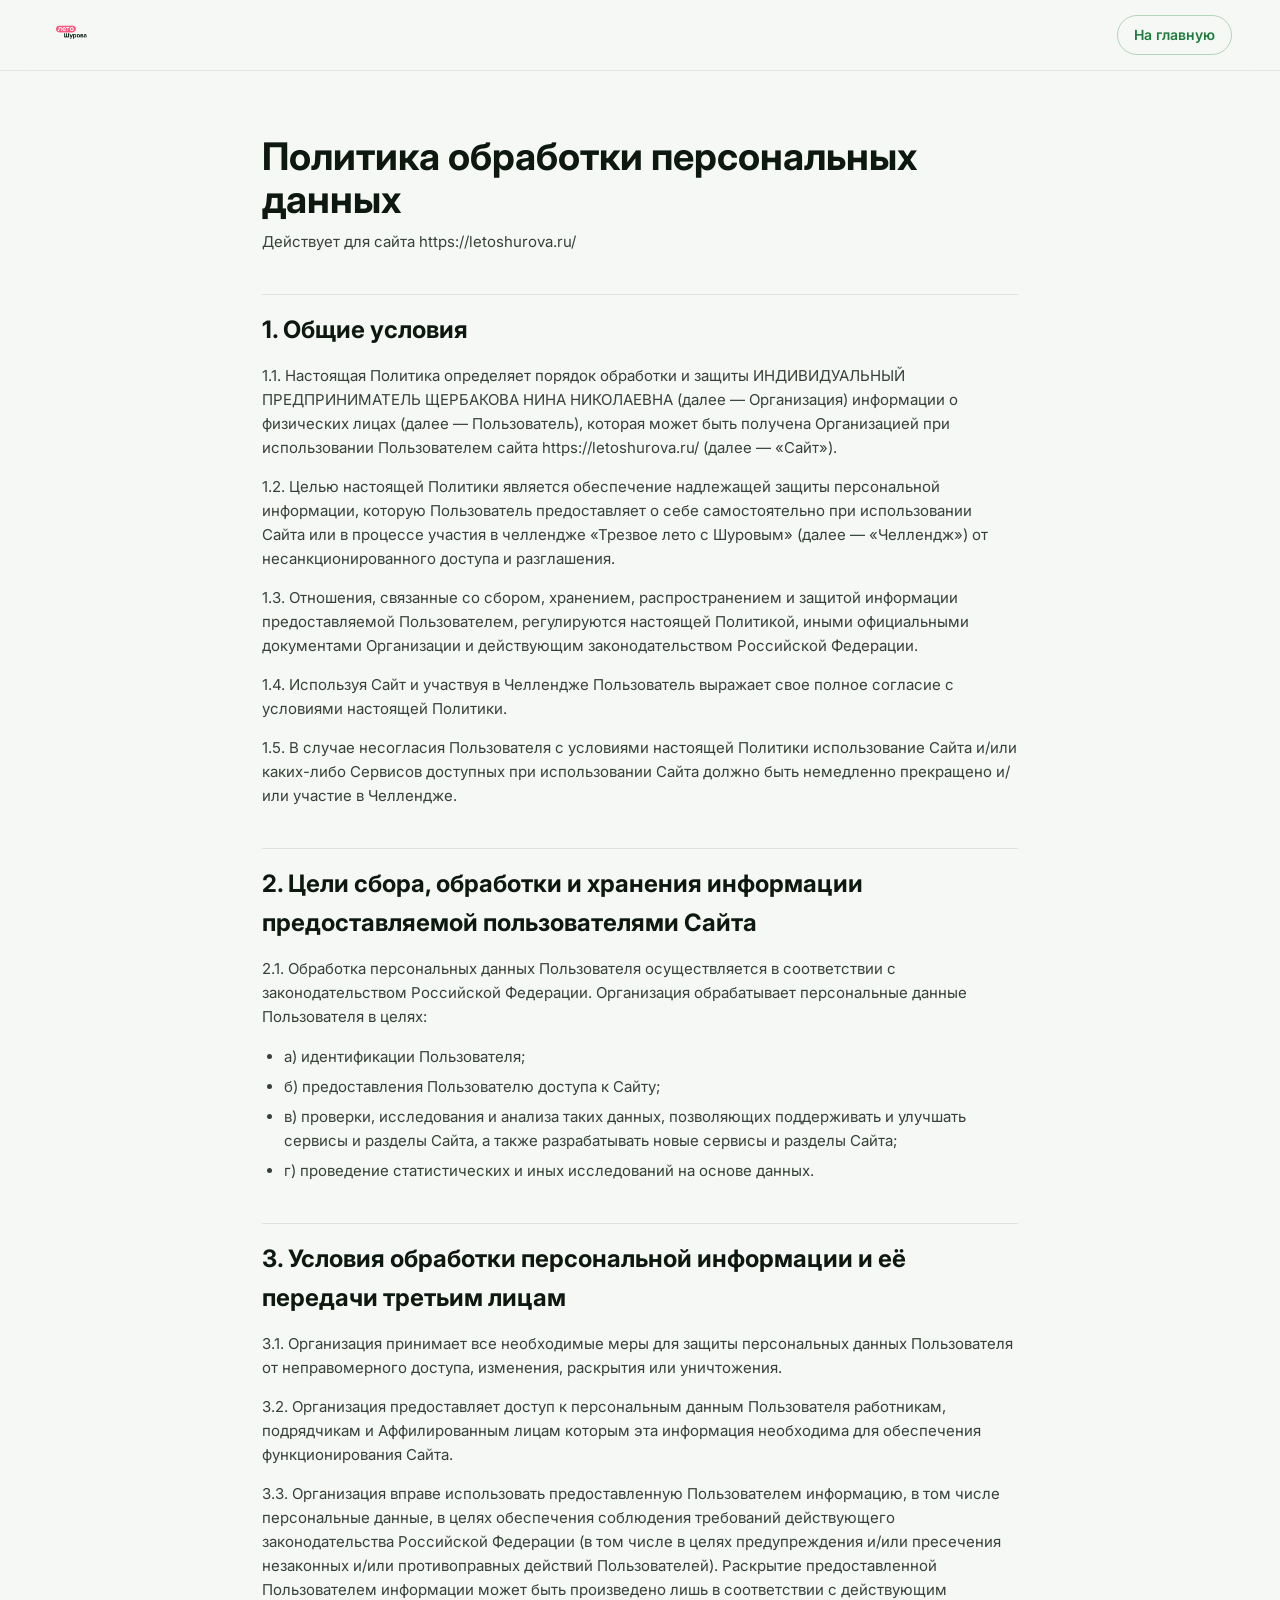
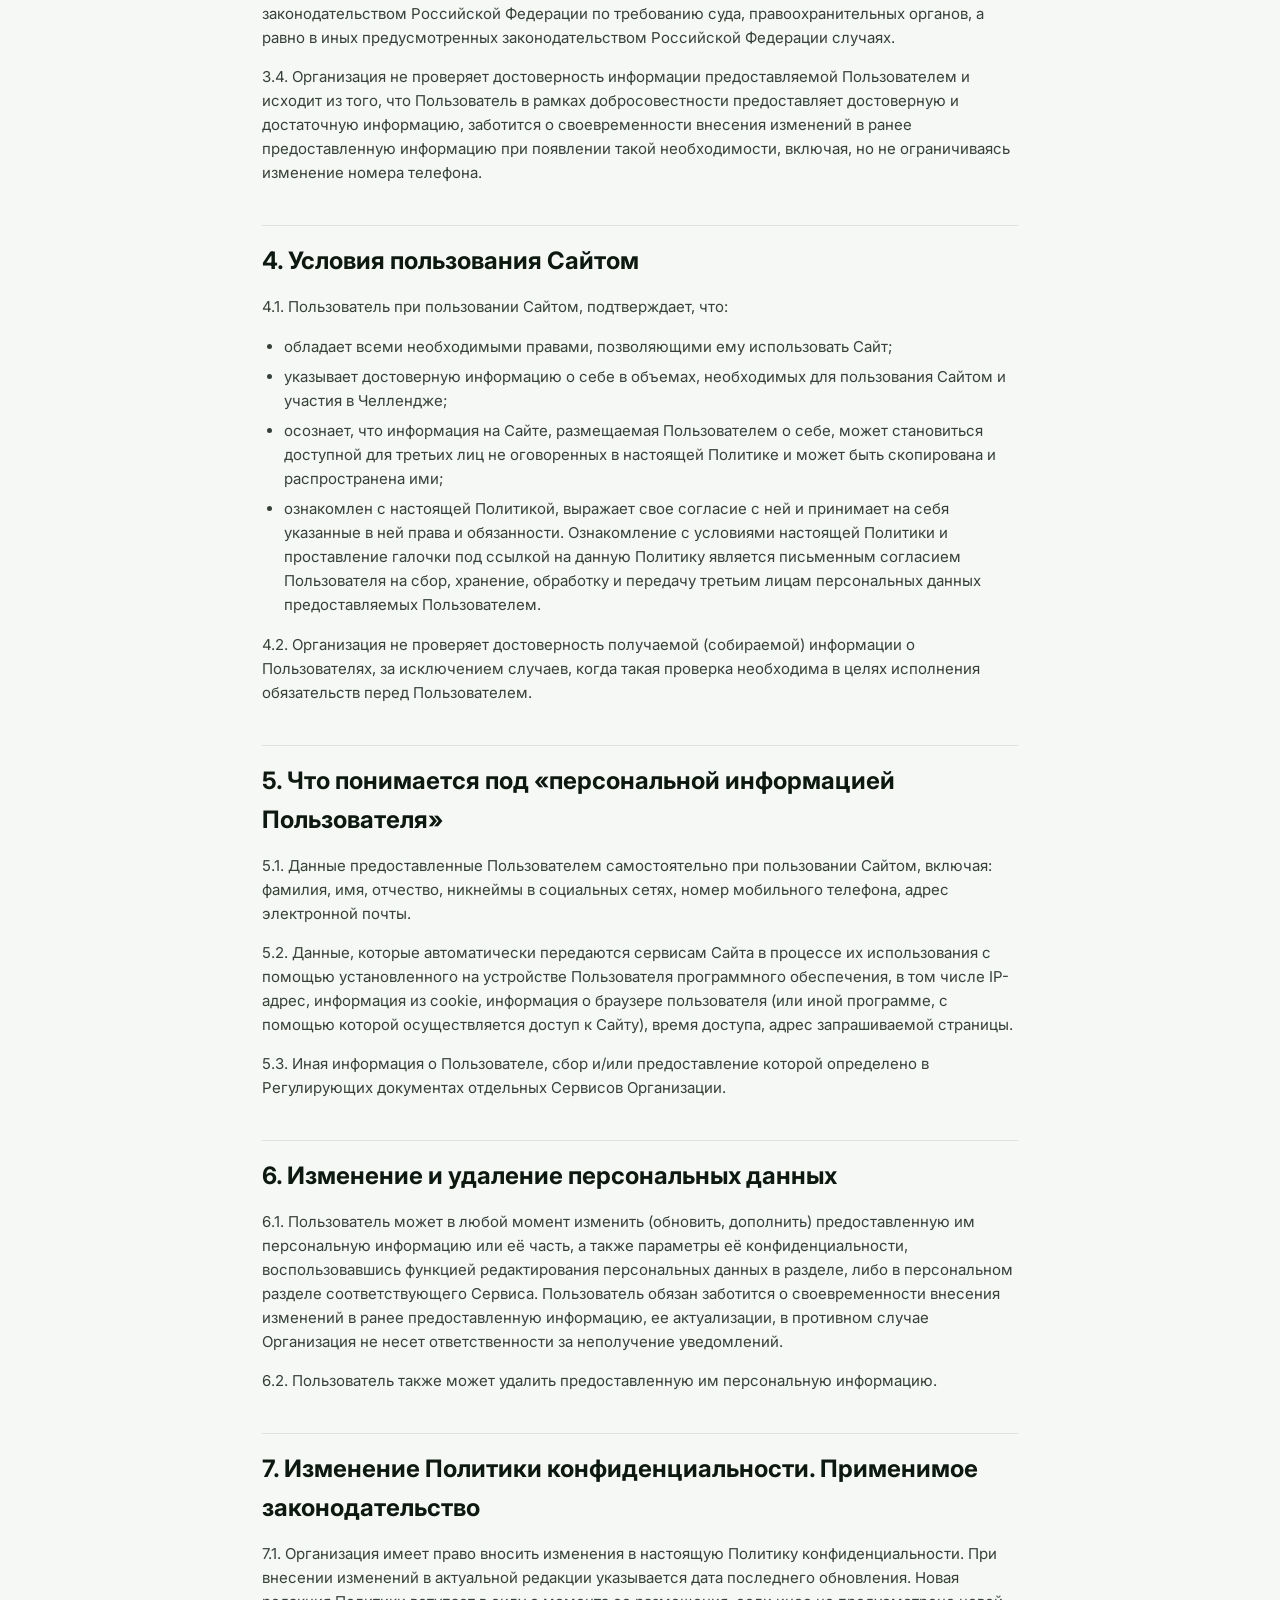
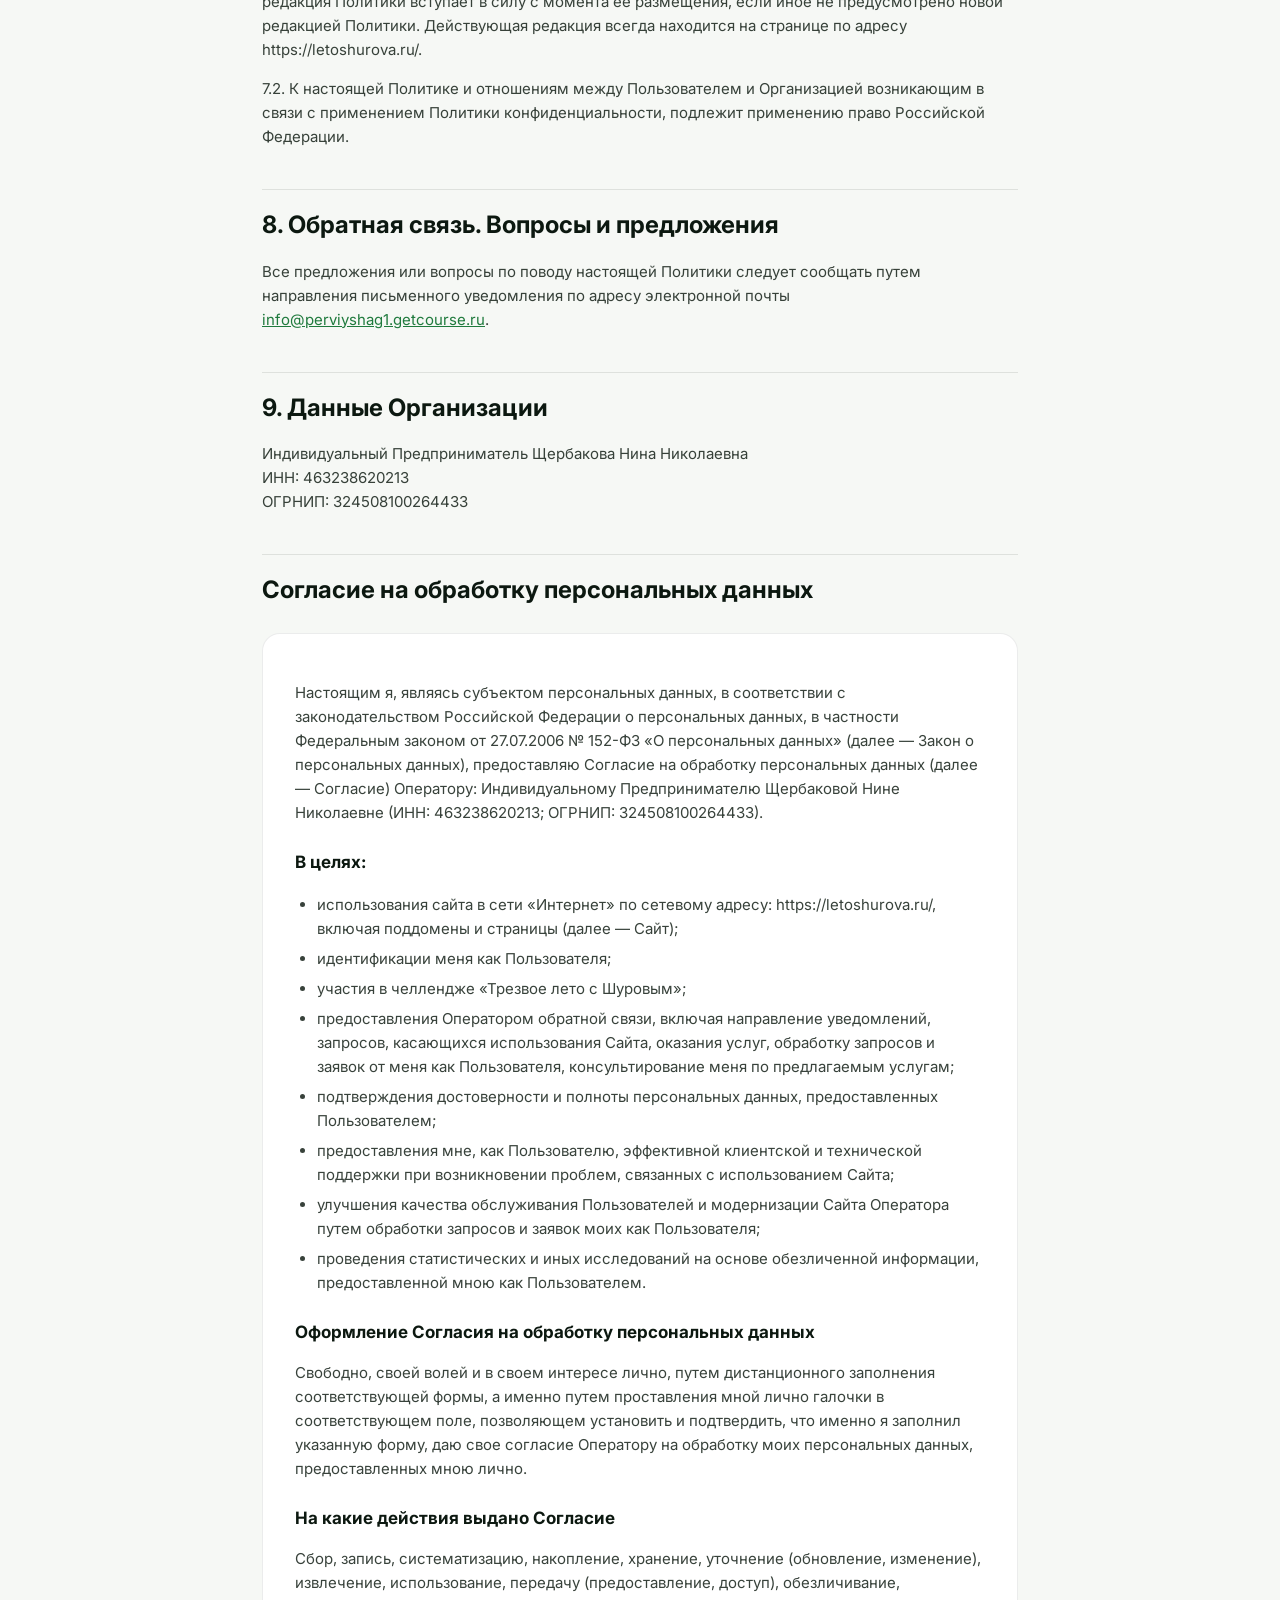
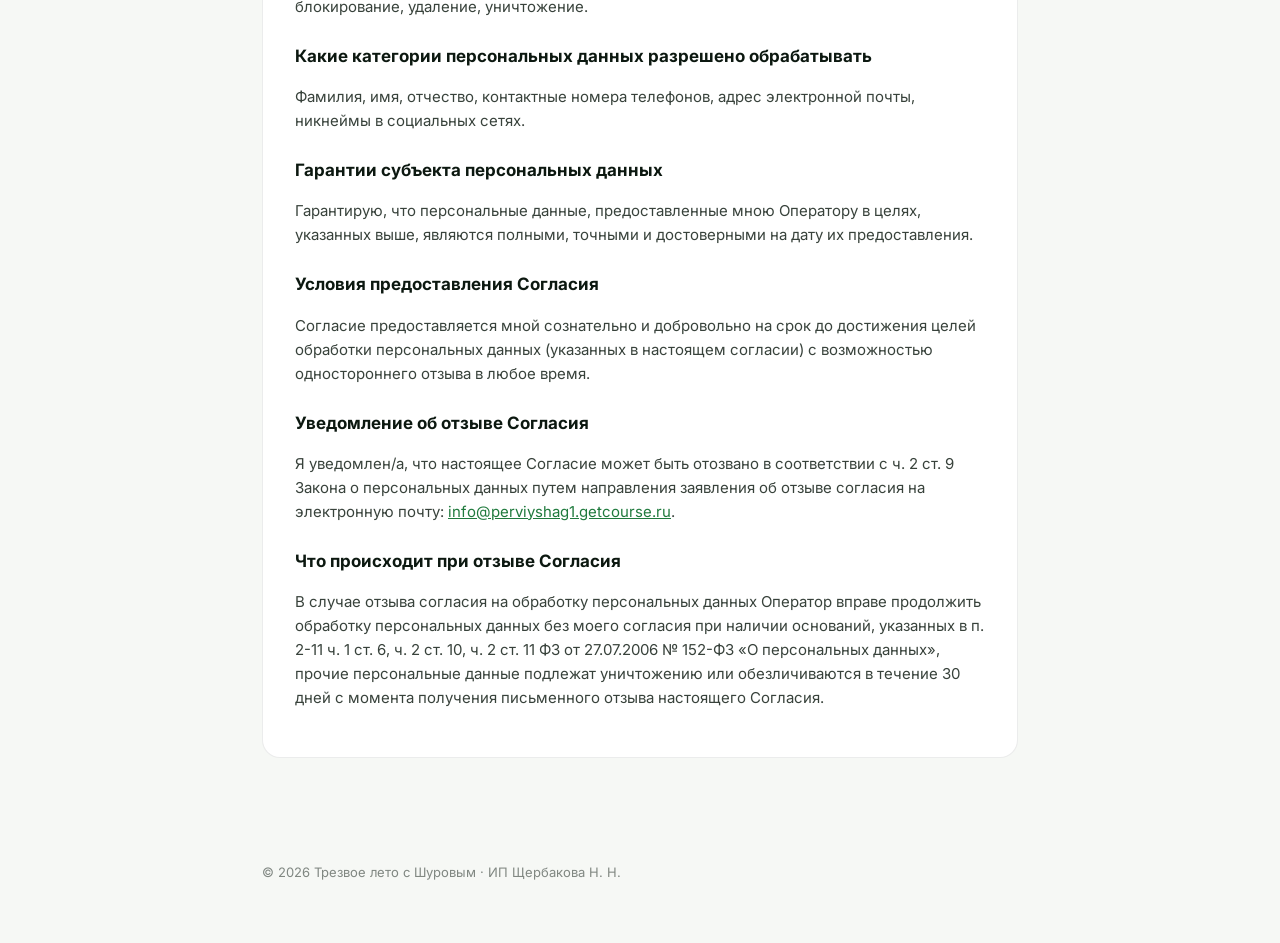
==== privacy.html @ 3298d44e "feat: блок шагов участия с анимацией, реорг секций; legal: убран логотип Instagram (+сноска Meta), у" ====
<!DOCTYPE html>
<html lang="ru">
<head>
  <meta charset="UTF-8" />
  <meta name="viewport" content="width=device-width, initial-scale=1.0, viewport-fit=cover" />
  <meta name="theme-color" content="#34C759" />
  <title>Политика конфиденциальности · Трезвое лето с Шуровым</title>
  <meta name="description" content="Политика обработки персональных данных и согласие на обработку персональных данных сайта letoshurova.ru." />
  <meta name="robots" content="index, follow" />
  <link rel="canonical" href="https://letoshurova.ru/privacy.html" />
  <link rel="icon" type="image/png" sizes="32x32" href="assets/favicon-32.png" />
  <link rel="icon" type="image/png" sizes="16x16" href="assets/favicon-16.png" />
  <link rel="preconnect" href="https://fonts.googleapis.com" />
  <link rel="preconnect" href="https://fonts.gstatic.com" crossorigin />
  <link href="https://fonts.googleapis.com/css2?family=Inter:wght@400;500;600;700;800&display=swap" rel="stylesheet" />
  <style>
    :root { --green: #34c759; --green-dark: #1f7a3d; --ink: #0c1810; }
    * { box-sizing: border-box; }
    body {
      margin: 0;
      font-family: "Inter", -apple-system, BlinkMacSystemFont, "Segoe UI", sans-serif;
      color: var(--ink);
      background: #f6f8f5;
      line-height: 1.6;
    }
    .legal-top {
      position: sticky;
      top: 0;
      z-index: 10;
      display: flex;
      align-items: center;
      justify-content: space-between;
      gap: 16px;
      padding: 14px clamp(16px, 5vw, 48px);
      background: rgba(246, 248, 245, 0.85);
      backdrop-filter: blur(12px);
      -webkit-backdrop-filter: blur(12px);
      border-bottom: 1px solid rgba(12, 24, 16, 0.08);
    }
    .legal-top__brand { display: inline-flex; align-items: center; }
    .legal-top__brand img { height: 34px; width: auto; }
    .legal-top__back {
      font-size: 14px;
      font-weight: 600;
      color: var(--green-dark);
      text-decoration: none;
      padding: 8px 16px;
      border: 1px solid rgba(31, 122, 61, 0.3);
      border-radius: 999px;
      transition: background 0.2s ease;
    }
    .legal-top__back:hover { background: rgba(52, 199, 89, 0.1); }
    .legal {
      max-width: 820px;
      margin: 0 auto;
      padding: clamp(28px, 6vw, 64px) clamp(16px, 5vw, 32px) 80px;
    }
    .legal h1 {
      font-size: clamp(26px, 5vw, 38px);
      line-height: 1.15;
      margin: 0 0 8px;
    }
    .legal__meta { color: rgba(12, 24, 16, 0.5); font-size: 14px; margin: 0 0 32px; }
    .legal h2 {
      font-size: clamp(19px, 3vw, 24px);
      margin: 40px 0 12px;
      padding-top: 16px;
      border-top: 1px solid rgba(12, 24, 16, 0.1);
    }
    .legal h3 { font-size: 17px; margin: 24px 0 8px; }
    .legal p, .legal li { font-size: 15px; color: rgba(12, 24, 16, 0.82); }
    .legal ul, .legal ol { padding-left: 22px; }
    .legal li { margin-bottom: 6px; }
    .legal a { color: var(--green-dark); }
    .legal__card {
      background: #fff;
      border: 1px solid rgba(12, 24, 16, 0.08);
      border-radius: 18px;
      padding: clamp(20px, 4vw, 32px);
      margin-top: 24px;
    }
    .legal__footer {
      max-width: 820px;
      margin: 0 auto;
      padding: 24px clamp(16px, 5vw, 32px) 60px;
      color: rgba(12, 24, 16, 0.5);
      font-size: 13px;
    }
  </style>
</head>
<body>
  <div class="legal-top">
    <a class="legal-top__brand" href="index.html" aria-label="На главную">
      <picture>
        <source srcset="assets/webp/logo-dark.webp" type="image/webp" />
        <img src="assets/logo-dark.png" alt="Лето с Шуровым" />
      </picture>
    </a>
    <a class="legal-top__back" href="index.html">На главную</a>
  </div>

  <main class="legal">
    <h1>Политика обработки персональных данных</h1>
    <p class="legal__meta">Действует для сайта https://letoshurova.ru/</p>

    <h2>1. Общие условия</h2>
    <p>1.1. Настоящая Политика определяет порядок обработки и защиты ИНДИВИДУАЛЬНЫЙ ПРЕДПРИНИМАТЕЛЬ ЩЕРБАКОВА НИНА НИКОЛАЕВНА (далее — Организация) информации о физических лицах (далее — Пользователь), которая может быть получена Организацией при использовании Пользователем сайта https://letoshurova.ru/ (далее — «Сайт»).</p>
    <p>1.2. Целью настоящей Политики является обеспечение надлежащей защиты персональной информации, которую Пользователь предоставляет о себе самостоятельно при использовании Сайта или в процессе участия в челлендже «Трезвое лето с Шуровым» (далее — «Челлендж») от несанкционированного доступа и разглашения.</p>
    <p>1.3. Отношения, связанные со сбором, хранением, распространением и защитой информации предоставляемой Пользователем, регулируются настоящей Политикой, иными официальными документами Организации и действующим законодательством Российской Федерации.</p>
    <p>1.4. Используя Сайт и участвуя в Челлендже Пользователь выражает свое полное согласие с условиями настоящей Политики.</p>
    <p>1.5. В случае несогласия Пользователя с условиями настоящей Политики использование Сайта и/или каких-либо Сервисов доступных при использовании Сайта должно быть немедленно прекращено и/или участие в Челлендже.</p>

    <h2>2. Цели сбора, обработки и хранения информации предоставляемой пользователями Сайта</h2>
    <p>2.1. Обработка персональных данных Пользователя осуществляется в соответствии с законодательством Российской Федерации. Организация обрабатывает персональные данные Пользователя в целях:</p>
    <ul>
      <li>а) идентификации Пользователя;</li>
      <li>б) предоставления Пользователю доступа к Сайту;</li>
      <li>в) проверки, исследования и анализа таких данных, позволяющих поддерживать и улучшать сервисы и разделы Сайта, а также разрабатывать новые сервисы и разделы Сайта;</li>
      <li>г) проведение статистических и иных исследований на основе данных.</li>
    </ul>

    <h2>3. Условия обработки персональной информации и её передачи третьим лицам</h2>
    <p>3.1. Организация принимает все необходимые меры для защиты персональных данных Пользователя от неправомерного доступа, изменения, раскрытия или уничтожения.</p>
    <p>3.2. Организация предоставляет доступ к персональным данным Пользователя работникам, подрядчикам и Аффилированным лицам которым эта информация необходима для обеспечения функционирования Сайта.</p>
    <p>3.3. Организация вправе использовать предоставленную Пользователем информацию, в том числе персональные данные, в целях обеспечения соблюдения требований действующего законодательства Российской Федерации (в том числе в целях предупреждения и/или пресечения незаконных и/или противоправных действий Пользователей). Раскрытие предоставленной Пользователем информации может быть произведено лишь в соответствии с действующим законодательством Российской Федерации по требованию суда, правоохранительных органов, а равно в иных предусмотренных законодательством Российской Федерации случаях.</p>
    <p>3.4. Организация не проверяет достоверность информации предоставляемой Пользователем и исходит из того, что Пользователь в рамках добросовестности предоставляет достоверную и достаточную информацию, заботится о своевременности внесения изменений в ранее предоставленную информацию при появлении такой необходимости, включая, но не ограничиваясь изменение номера телефона.</p>

    <h2>4. Условия пользования Сайтом</h2>
    <p>4.1. Пользователь при пользовании Сайтом, подтверждает, что:</p>
    <ul>
      <li>обладает всеми необходимыми правами, позволяющими ему использовать Сайт;</li>
      <li>указывает достоверную информацию о себе в объемах, необходимых для пользования Сайтом и участия в Челлендже;</li>
      <li>осознает, что информация на Сайте, размещаемая Пользователем о себе, может становиться доступной для третьих лиц не оговоренных в настоящей Политике и может быть скопирована и распространена ими;</li>
      <li>ознакомлен с настоящей Политикой, выражает свое согласие с ней и принимает на себя указанные в ней права и обязанности. Ознакомление с условиями настоящей Политики и проставление галочки под ссылкой на данную Политику является письменным согласием Пользователя на сбор, хранение, обработку и передачу третьим лицам персональных данных предоставляемых Пользователем.</li>
    </ul>
    <p>4.2. Организация не проверяет достоверность получаемой (собираемой) информации о Пользователях, за исключением случаев, когда такая проверка необходима в целях исполнения обязательств перед Пользователем.</p>

    <h2>5. Что понимается под «персональной информацией Пользователя»</h2>
    <p>5.1. Данные предоставленные Пользователем самостоятельно при пользовании Сайтом, включая: фамилия, имя, отчество, никнеймы в социальных сетях, номер мобильного телефона, адрес электронной почты.</p>
    <p>5.2. Данные, которые автоматически передаются сервисам Сайта в процессе их использования с помощью установленного на устройстве Пользователя программного обеспечения, в том числе IP-адрес, информация из cookie, информация о браузере пользователя (или иной программе, с помощью которой осуществляется доступ к Сайту), время доступа, адрес запрашиваемой страницы.</p>
    <p>5.3. Иная информация о Пользователе, сбор и/или предоставление которой определено в Регулирующих документах отдельных Сервисов Организации.</p>

    <h2>6. Изменение и удаление персональных данных</h2>
    <p>6.1. Пользователь может в любой момент изменить (обновить, дополнить) предоставленную им персональную информацию или её часть, а также параметры её конфиденциальности, воспользовавшись функцией редактирования персональных данных в разделе, либо в персональном разделе соответствующего Сервиса. Пользователь обязан заботится о своевременности внесения изменений в ранее предоставленную информацию, ее актуализации, в противном случае Организация не несет ответственности за неполучение уведомлений.</p>
    <p>6.2. Пользователь также может удалить предоставленную им персональную информацию.</p>

    <h2>7. Изменение Политики конфиденциальности. Применимое законодательство</h2>
    <p>7.1. Организация имеет право вносить изменения в настоящую Политику конфиденциальности. При внесении изменений в актуальной редакции указывается дата последнего обновления. Новая редакция Политики вступает в силу с момента ее размещения, если иное не предусмотрено новой редакцией Политики. Действующая редакция всегда находится на странице по адресу https://letoshurova.ru/.</p>
    <p>7.2. К настоящей Политике и отношениям между Пользователем и Организацией возникающим в связи с применением Политики конфиденциальности, подлежит применению право Российской Федерации.</p>

    <h2>8. Обратная связь. Вопросы и предложения</h2>
    <p>Все предложения или вопросы по поводу настоящей Политики следует сообщать путем направления письменного уведомления по адресу электронной почты <a href="mailto:info@perviyshag1.getcourse.ru">info@perviyshag1.getcourse.ru</a>.</p>

    <h2>9. Данные Организации</h2>
    <p>Индивидуальный Предприниматель Щербакова Нина Николаевна<br />ИНН: 463238620213<br />ОГРНИП: 324508100264433</p>

    <h2 id="consent">Согласие на обработку персональных данных</h2>
    <div class="legal__card">
      <p>Настоящим я, являясь субъектом персональных данных, в соответствии с законодательством Российской Федерации о персональных данных, в частности Федеральным законом от 27.07.2006 № 152-ФЗ «О персональных данных» (далее — Закон о персональных данных), предоставляю Согласие на обработку персональных данных (далее — Согласие) Оператору: Индивидуальному Предпринимателю Щербаковой Нине Николаевне (ИНН: 463238620213; ОГРНИП: 324508100264433).</p>

      <h3>В целях:</h3>
      <ul>
        <li>использования сайта в сети «Интернет» по сетевому адресу: https://letoshurova.ru/, включая поддомены и страницы (далее — Сайт);</li>
        <li>идентификации меня как Пользователя;</li>
        <li>участия в челлендже «Трезвое лето с Шуровым»;</li>
        <li>предоставления Оператором обратной связи, включая направление уведомлений, запросов, касающихся использования Сайта, оказания услуг, обработку запросов и заявок от меня как Пользователя, консультирование меня по предлагаемым услугам;</li>
        <li>подтверждения достоверности и полноты персональных данных, предоставленных Пользователем;</li>
        <li>предоставления мне, как Пользователю, эффективной клиентской и технической поддержки при возникновении проблем, связанных с использованием Сайта;</li>
        <li>улучшения качества обслуживания Пользователей и модернизации Сайта Оператора путем обработки запросов и заявок моих как Пользователя;</li>
        <li>проведения статистических и иных исследований на основе обезличенной информации, предоставленной мною как Пользователем.</li>
      </ul>

      <h3>Оформление Согласия на обработку персональных данных</h3>
      <p>Свободно, своей волей и в своем интересе лично, путем дистанционного заполнения соответствующей формы, а именно путем проставления мной лично галочки в соответствующем поле, позволяющем установить и подтвердить, что именно я заполнил указанную форму, даю свое согласие Оператору на обработку моих персональных данных, предоставленных мною лично.</p>

      <h3>На какие действия выдано Согласие</h3>
      <p>Сбор, запись, систематизацию, накопление, хранение, уточнение (обновление, изменение), извлечение, использование, передачу (предоставление, доступ), обезличивание, блокирование, удаление, уничтожение.</p>

      <h3>Какие категории персональных данных разрешено обрабатывать</h3>
      <p>Фамилия, имя, отчество, контактные номера телефонов, адрес электронной почты, никнеймы в социальных сетях.</p>

      <h3>Гарантии субъекта персональных данных</h3>
      <p>Гарантирую, что персональные данные, предоставленные мною Оператору в целях, указанных выше, являются полными, точными и достоверными на дату их предоставления.</p>

      <h3>Условия предоставления Согласия</h3>
      <p>Согласие предоставляется мной сознательно и добровольно на срок до достижения целей обработки персональных данных (указанных в настоящем согласии) с возможностью одностороннего отзыва в любое время.</p>

      <h3>Уведомление об отзыве Согласия</h3>
      <p>Я уведомлен/а, что настоящее Согласие может быть отозвано в соответствии с ч. 2 ст. 9 Закона о персональных данных путем направления заявления об отзыве согласия на электронную почту: <a href="mailto:info@perviyshag1.getcourse.ru">info@perviyshag1.getcourse.ru</a>.</p>

      <h3>Что происходит при отзыве Согласия</h3>
      <p>В случае отзыва согласия на обработку персональных данных Оператор вправе продолжить обработку персональных данных без моего согласия при наличии оснований, указанных в п. 2-11 ч. 1 ст. 6, ч. 2 ст. 10, ч. 2 ст. 11 ФЗ от 27.07.2006 № 152-ФЗ «О персональных данных», прочие персональные данные подлежат уничтожению или обезличиваются в течение 30 дней с момента получения письменного отзыва настоящего Согласия.</p>
    </div>
  </main>

  <div class="legal__footer">
    © <span id="legal-year"></span> Трезвое лето с Шуровым · ИП Щербакова Н. Н.
  </div>

  <script>document.getElementById("legal-year").textContent = new Date().getFullYear();</script>
</body>
</html>
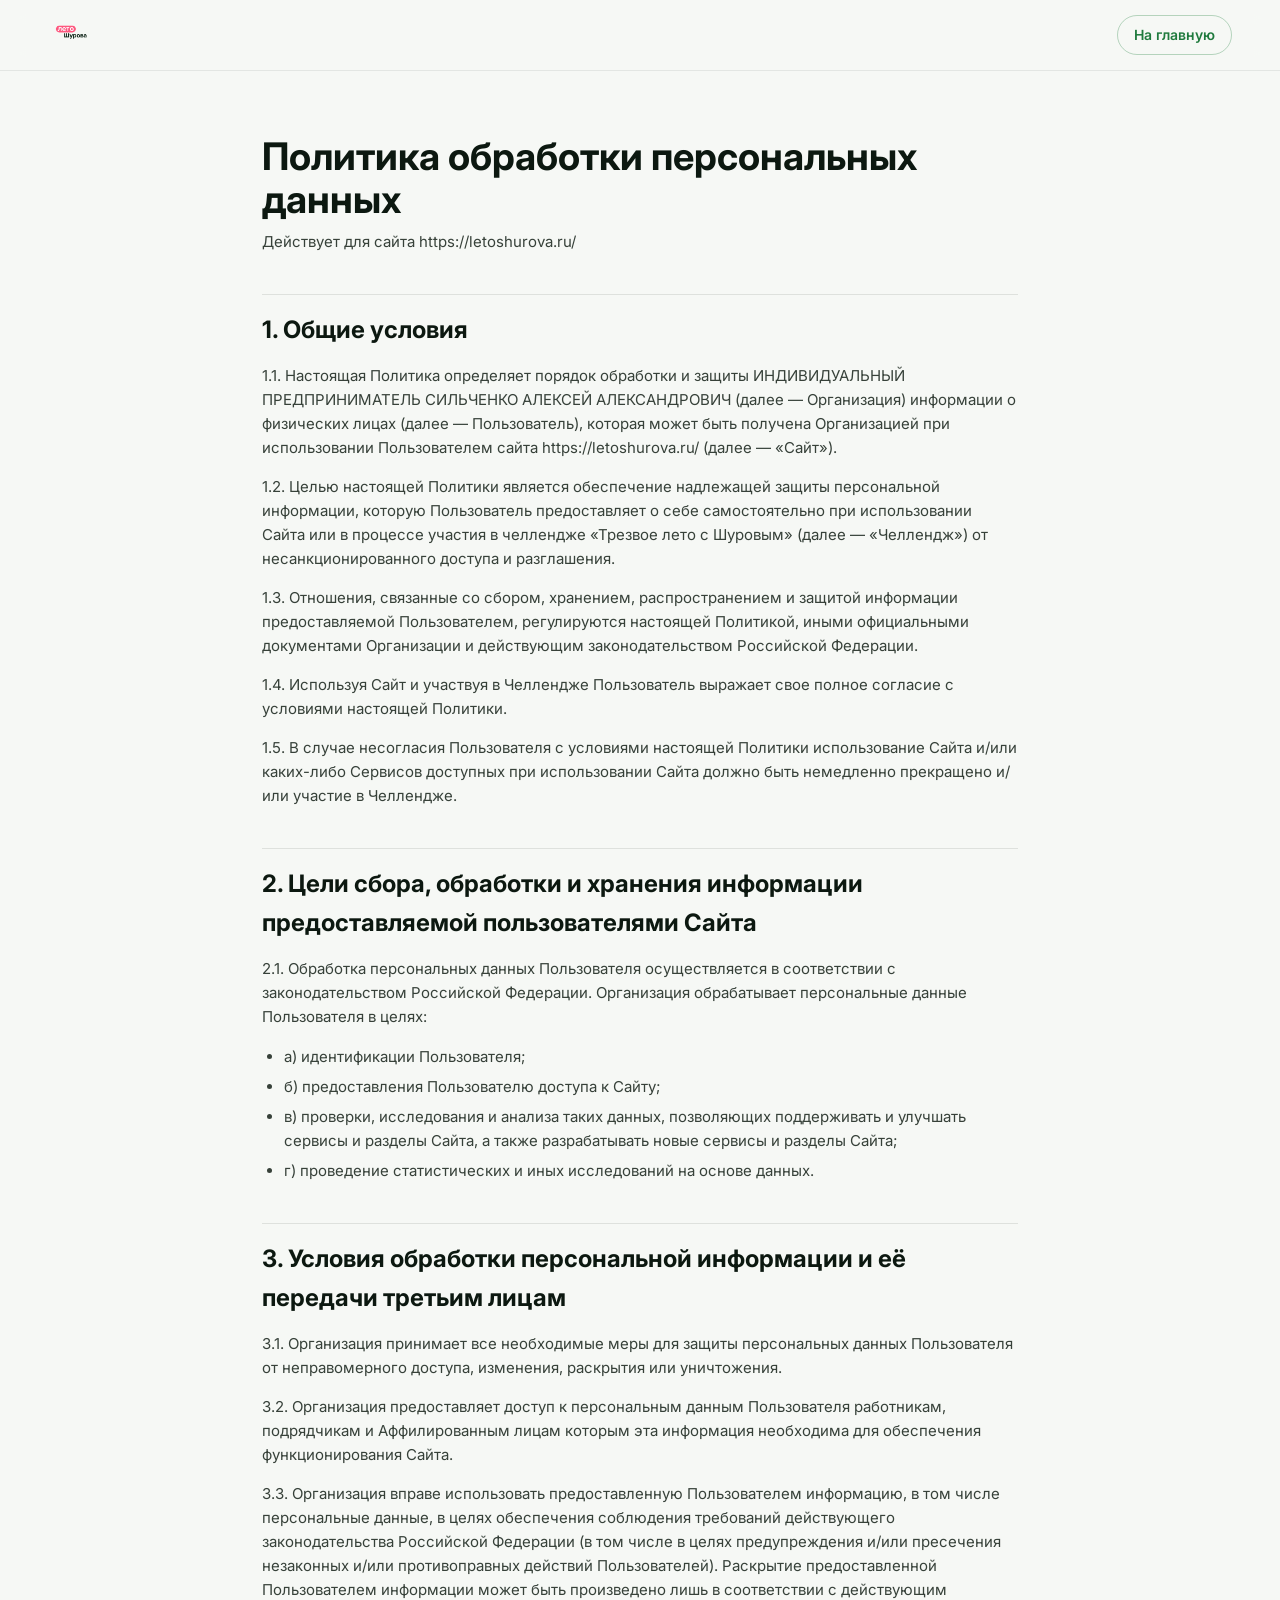
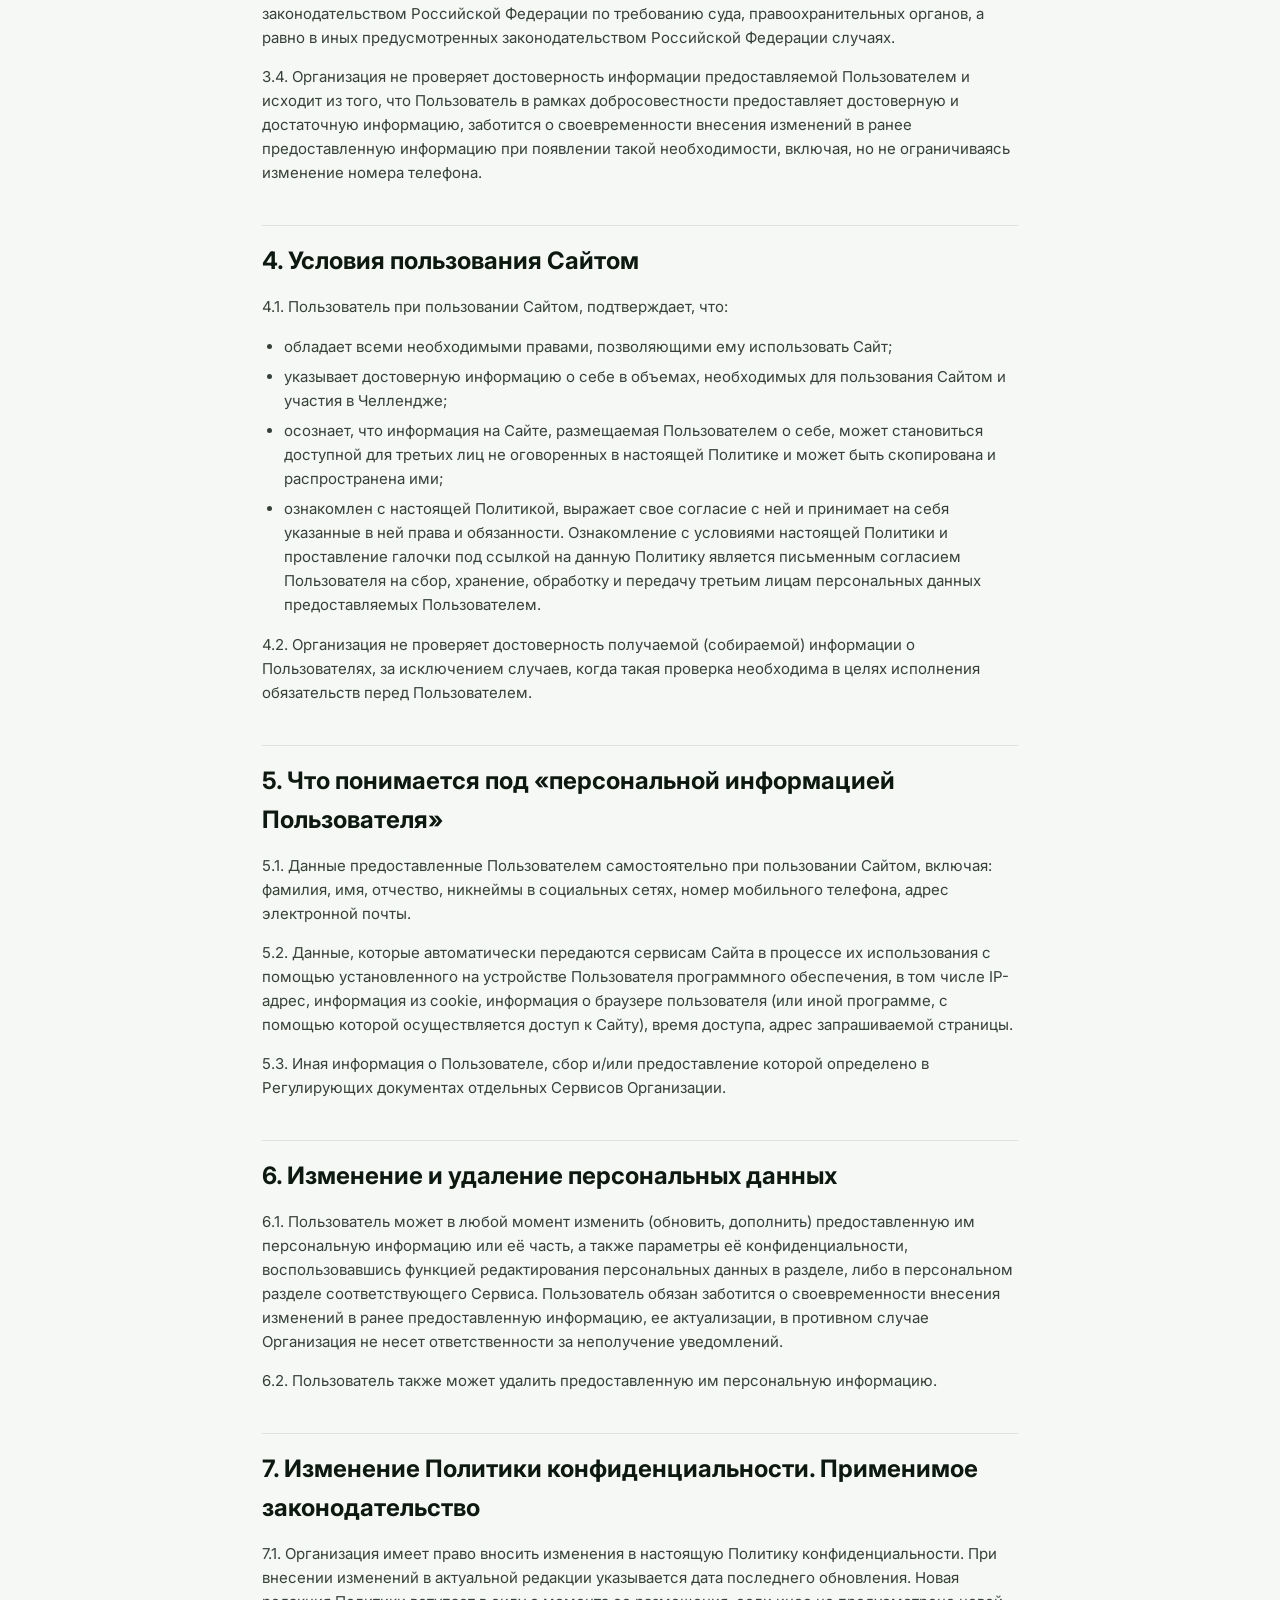
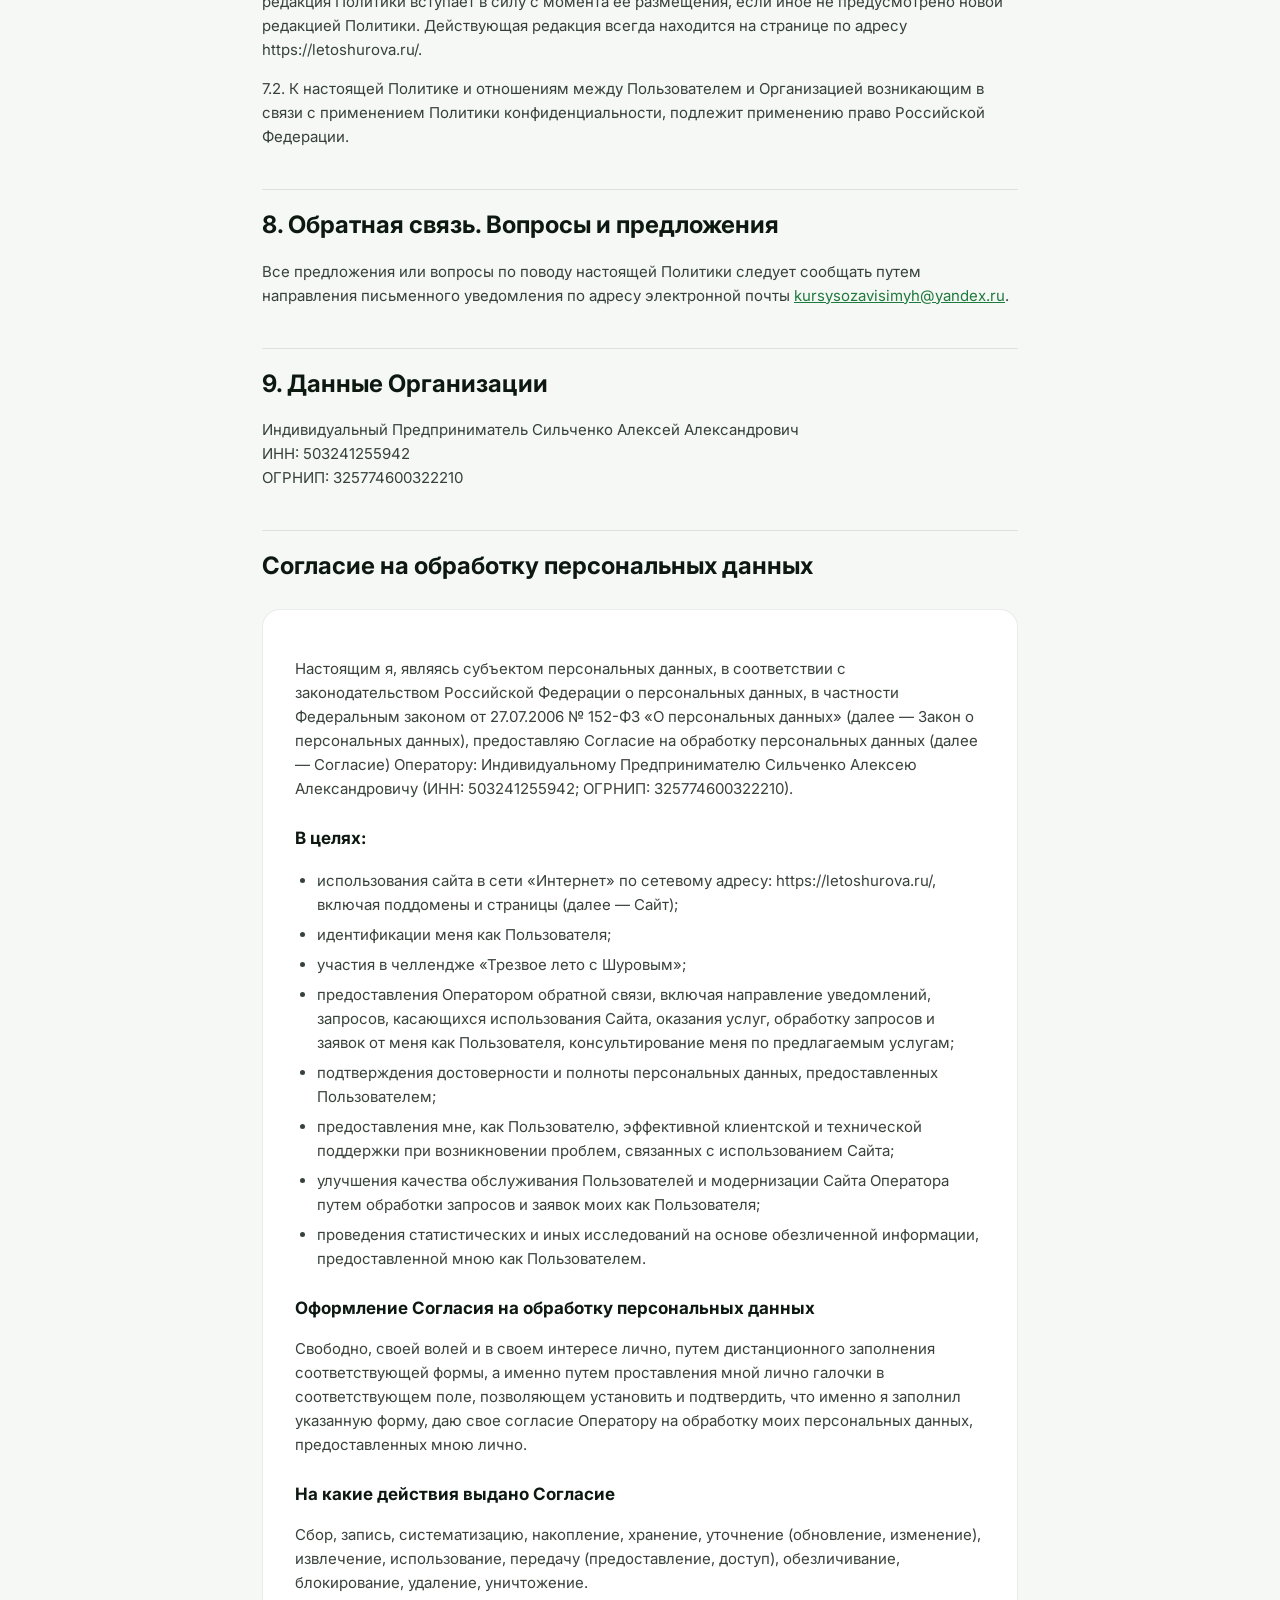
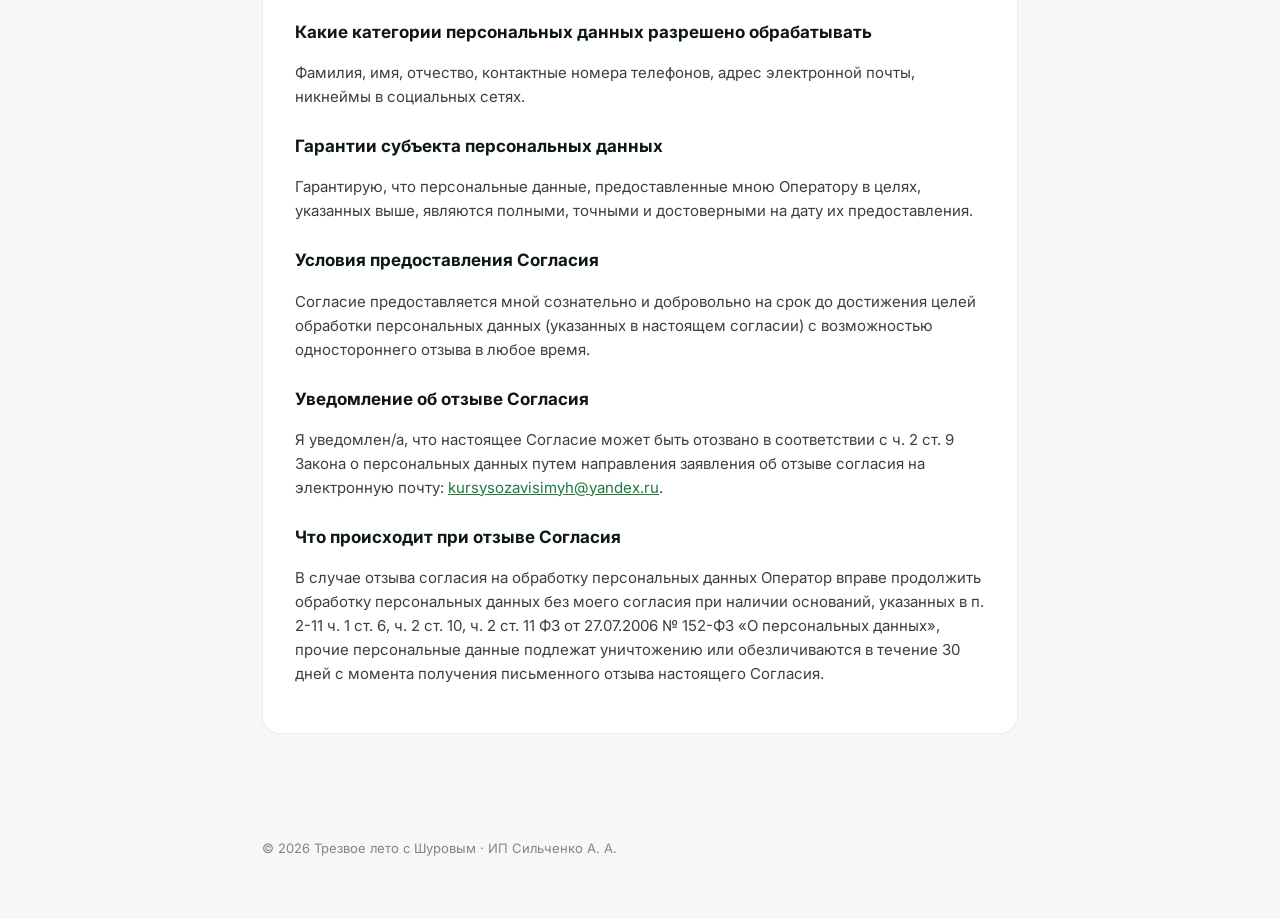
==== commit 6862deaa: "feat: новый баннер Биоборо; обновлены OK/Дзен/RuTube; убран Pinterest; смена владельца на ИП Сильчен" ====
--- a/privacy.html
+++ b/privacy.html
@@ -104,7 +104,7 @@
     <p class="legal__meta">Действует для сайта https://letoshurova.ru/</p>
 
     <h2>1. Общие условия</h2>
-    <p>1.1. Настоящая Политика определяет порядок обработки и защиты ИНДИВИДУАЛЬНЫЙ ПРЕДПРИНИМАТЕЛЬ ЩЕРБАКОВА НИНА НИКОЛАЕВНА (далее — Организация) информации о физических лицах (далее — Пользователь), которая может быть получена Организацией при использовании Пользователем сайта https://letoshurova.ru/ (далее — «Сайт»).</p>
+    <p>1.1. Настоящая Политика определяет порядок обработки и защиты ИНДИВИДУАЛЬНЫЙ ПРЕДПРИНИМАТЕЛЬ СИЛЬЧЕНКО АЛЕКСЕЙ АЛЕКСАНДРОВИЧ (далее — Организация) информации о физических лицах (далее — Пользователь), которая может быть получена Организацией при использовании Пользователем сайта https://letoshurova.ru/ (далее — «Сайт»).</p>
     <p>1.2. Целью настоящей Политики является обеспечение надлежащей защиты персональной информации, которую Пользователь предоставляет о себе самостоятельно при использовании Сайта или в процессе участия в челлендже «Трезвое лето с Шуровым» (далее — «Челлендж») от несанкционированного доступа и разглашения.</p>
     <p>1.3. Отношения, связанные со сбором, хранением, распространением и защитой информации предоставляемой Пользователем, регулируются настоящей Политикой, иными официальными документами Организации и действующим законодательством Российской Федерации.</p>
     <p>1.4. Используя Сайт и участвуя в Челлендже Пользователь выражает свое полное согласие с условиями настоящей Политики.</p>
@@ -149,14 +149,14 @@
     <p>7.2. К настоящей Политике и отношениям между Пользователем и Организацией возникающим в связи с применением Политики конфиденциальности, подлежит применению право Российской Федерации.</p>
 
     <h2>8. Обратная связь. Вопросы и предложения</h2>
-    <p>Все предложения или вопросы по поводу настоящей Политики следует сообщать путем направления письменного уведомления по адресу электронной почты <a href="mailto:info@perviyshag1.getcourse.ru">info@perviyshag1.getcourse.ru</a>.</p>
+    <p>Все предложения или вопросы по поводу настоящей Политики следует сообщать путем направления письменного уведомления по адресу электронной почты <a href="mailto:kursysozavisimyh@yandex.ru">kursysozavisimyh@yandex.ru</a>.</p>
 
     <h2>9. Данные Организации</h2>
-    <p>Индивидуальный Предприниматель Щербакова Нина Николаевна<br />ИНН: 463238620213<br />ОГРНИП: 324508100264433</p>
+    <p>Индивидуальный Предприниматель Сильченко Алексей Александрович<br />ИНН: 503241255942<br />ОГРНИП: 325774600322210</p>
 
     <h2 id="consent">Согласие на обработку персональных данных</h2>
     <div class="legal__card">
-      <p>Настоящим я, являясь субъектом персональных данных, в соответствии с законодательством Российской Федерации о персональных данных, в частности Федеральным законом от 27.07.2006 № 152-ФЗ «О персональных данных» (далее — Закон о персональных данных), предоставляю Согласие на обработку персональных данных (далее — Согласие) Оператору: Индивидуальному Предпринимателю Щербаковой Нине Николаевне (ИНН: 463238620213; ОГРНИП: 324508100264433).</p>
+      <p>Настоящим я, являясь субъектом персональных данных, в соответствии с законодательством Российской Федерации о персональных данных, в частности Федеральным законом от 27.07.2006 № 152-ФЗ «О персональных данных» (далее — Закон о персональных данных), предоставляю Согласие на обработку персональных данных (далее — Согласие) Оператору: Индивидуальному Предпринимателю Сильченко Алексею Александровичу (ИНН: 503241255942; ОГРНИП: 325774600322210).</p>
 
       <h3>В целях:</h3>
       <ul>
@@ -186,7 +186,7 @@
       <p>Согласие предоставляется мной сознательно и добровольно на срок до достижения целей обработки персональных данных (указанных в настоящем согласии) с возможностью одностороннего отзыва в любое время.</p>
 
       <h3>Уведомление об отзыве Согласия</h3>
-      <p>Я уведомлен/а, что настоящее Согласие может быть отозвано в соответствии с ч. 2 ст. 9 Закона о персональных данных путем направления заявления об отзыве согласия на электронную почту: <a href="mailto:info@perviyshag1.getcourse.ru">info@perviyshag1.getcourse.ru</a>.</p>
+      <p>Я уведомлен/а, что настоящее Согласие может быть отозвано в соответствии с ч. 2 ст. 9 Закона о персональных данных путем направления заявления об отзыве согласия на электронную почту: <a href="mailto:kursysozavisimyh@yandex.ru">kursysozavisimyh@yandex.ru</a>.</p>
 
       <h3>Что происходит при отзыве Согласия</h3>
       <p>В случае отзыва согласия на обработку персональных данных Оператор вправе продолжить обработку персональных данных без моего согласия при наличии оснований, указанных в п. 2-11 ч. 1 ст. 6, ч. 2 ст. 10, ч. 2 ст. 11 ФЗ от 27.07.2006 № 152-ФЗ «О персональных данных», прочие персональные данные подлежат уничтожению или обезличиваются в течение 30 дней с момента получения письменного отзыва настоящего Согласия.</p>
@@ -194,7 +194,7 @@
   </main>
 
   <div class="legal__footer">
-    © <span id="legal-year"></span> Трезвое лето с Шуровым · ИП Щербакова Н. Н.
+    © <span id="legal-year"></span> Трезвое лето с Шуровым · ИП Сильченко А. А.
   </div>
 
   <script>document.getElementById("legal-year").textContent = new Date().getFullYear();</script>
